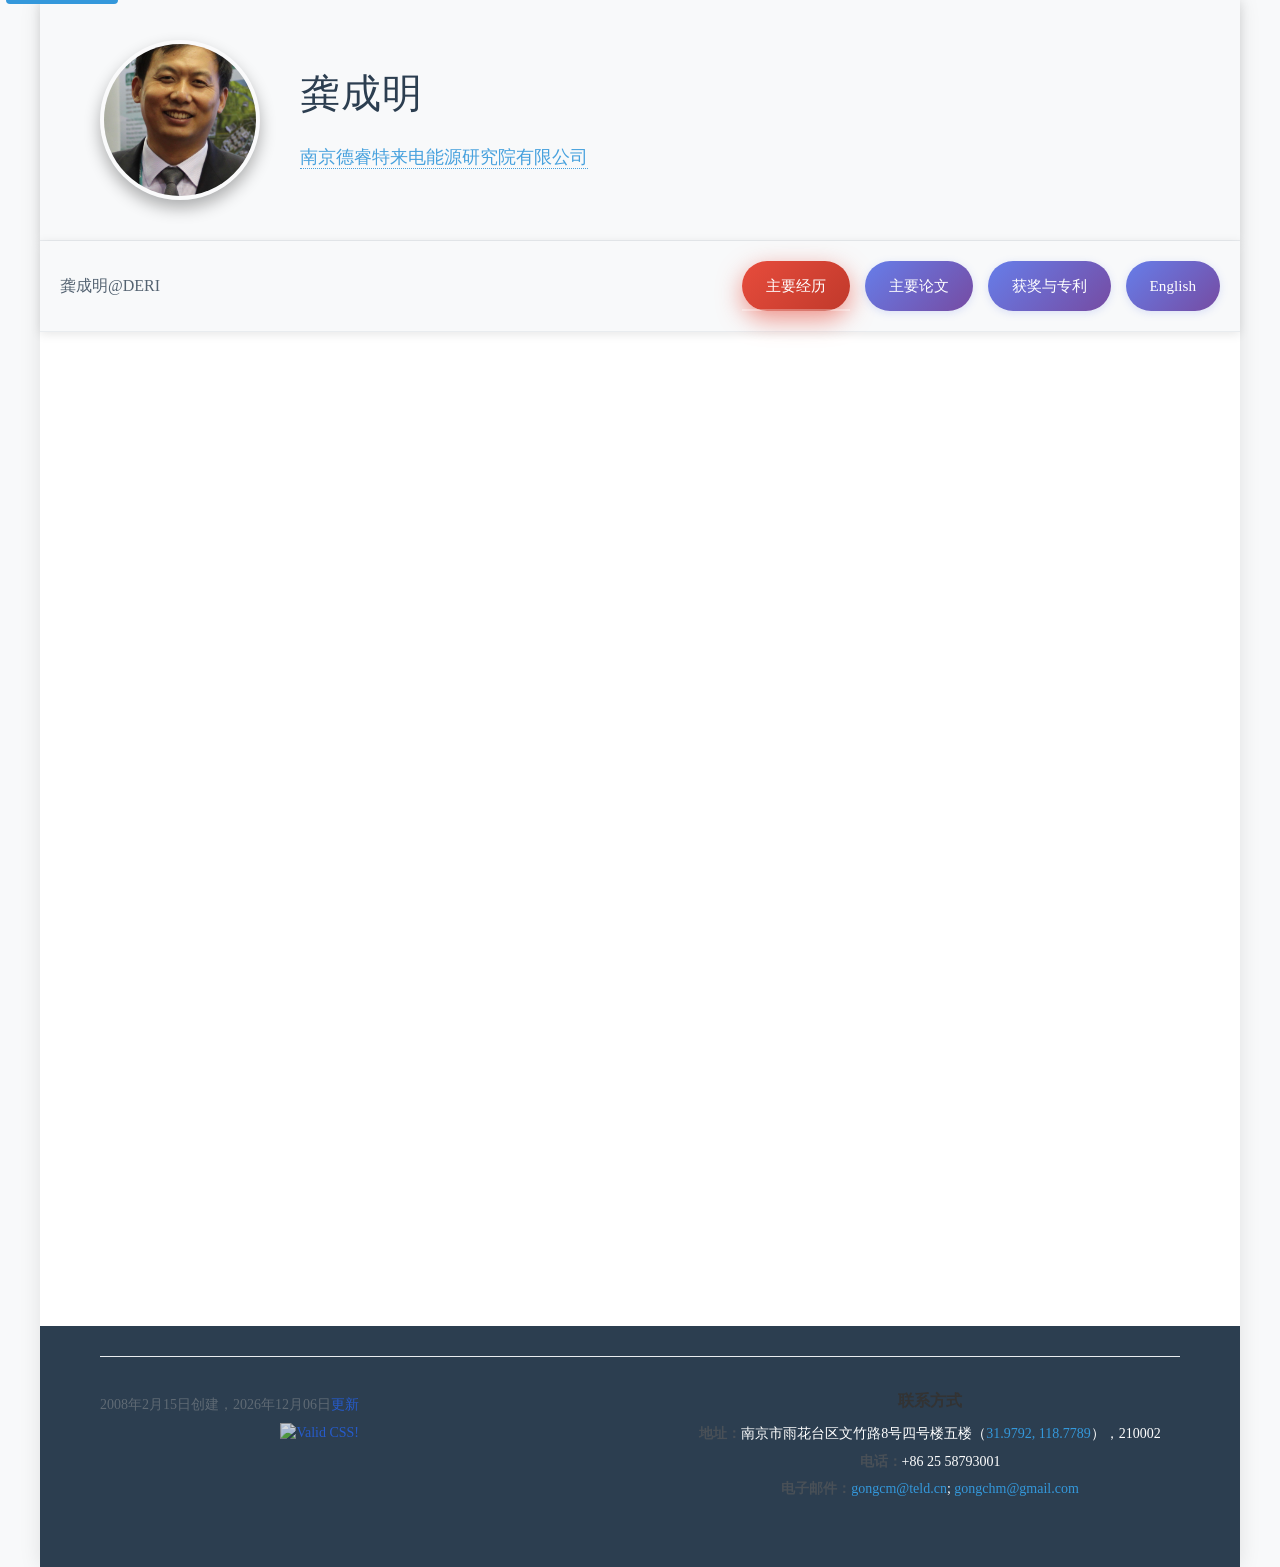
==== index.htm @ d546c6dd "chore: move site files to root" ====
﻿<!DOCTYPE html>
<html lang="zh-CN">
<head>
  <meta charset="UTF-8">
  <meta name="viewport" content="width=device-width, initial-scale=1.0">
  <meta name="description" content="龚成明的个人主页 - 电力系统专家，研究方向包括配电网管理系统、状态估计、并行计算等">
  <meta name="keywords" content="龚成明,电力系统,状态估计,配电网,DMS,并行计算">
  <meta name="author" content="龚成明">
  <meta name="robots" content="index, follow">
  
  <!-- Open Graph / Facebook -->
  <meta property="og:type" content="website">
  <meta property="og:title" content="龚成明的个人主页">
  <meta property="og:description" content="电力系统专家，研究方向包括配电网管理系统、状态估计、并行计算等">
  
  <!-- Twitter -->
  <meta property="twitter:card" content="summary_large_image">
  <meta property="twitter:title" content="龚成明的个人主页">
  <meta property="twitter:description" content="电力系统专家，研究方向包括配电网管理系统、状态估计、并行计算等">
  
  <title>龚成明的个人主页</title>
  <link rel="stylesheet" href="css/academic.css?v=1.1" type="text/css" />
  <link rel="preconnect" href="https://fonts.googleapis.com">
  <link rel="preconnect" href="https://fonts.gstatic.com" crossorigin>

  <!-- Google Analytics -->
  <script async src="https://www.googletagmanager.com/gtag/js?id=UA-8290432-1"></script>
  <script>
    window.dataLayer = window.dataLayer || [];
    function gtag(){dataLayer.push(arguments);}
    gtag('js', new Date());
    gtag('config', 'UA-8290432-1');
  </script>
</head>

<body>
  <!-- 跳转到主内容的无障碍链接 -->
  <a href="#main-content" class="skip-link">跳转到主内容</a>
  
<div class="container">
  <header role="banner">
    <!-- 个人信息将由JavaScript动态渲染 -->
  </header>

  <nav role="navigation" aria-label="主导航">
    <ul>
      <!-- 导航菜单将由JavaScript动态渲染 -->
    </ul>
  </nav>

  <main id="main-content" role="main">
    <!-- 主要内容将由JavaScript动态渲染 -->
  </main>

  <footer role="contentinfo">
    <!-- 页脚将由JavaScript动态渲染 -->
  </footer>
</div>

<!-- 引入内容渲染引擎 -->
<script src="js/renderer.js"></script>

</body>
</html>
---- css/academic.css ----
/* 学术风格样式 */
* {
  margin: 0;
  padding: 0;
  box-sizing: border-box;
}

body {
  font-family: 'Georgia', 'Times New Roman', 'STSong', 'SimSun', '宋体', serif;
  line-height: 1.7;
  color: #2c3e50;
  background: #f8f9fa;
  text-decoration: none;
  font-display: swap;
}

/* 通用链接样式 */
a {
  color: #2563eb;
  text-decoration: none;
  transition: all 0.3s ease;
  position: relative;
  padding-bottom: 1px;
  border-bottom: 1px solid transparent;
}

a:hover {
  color: #1a73e8;
  border-bottom-color: #1a73e8;
  text-decoration: underline;
}

/* 特殊链接样式 */
.affiliation a {
  color: #3498db;
  border-bottom: 1px dotted #3498db;
}

.affiliation a:hover {
  color: #2980b9;
  border-bottom-style: solid;
}

.papers-container a,
.paper-link {
  color: #1976d2;
  font-weight: 500;
  border-bottom: 2px solid #1976d2;
  padding-bottom: 2px;
}

.papers-container a:hover,
.paper-link:hover {
  color: #0d47a1;
  border-bottom-color: #0d47a1;
  text-decoration: underline;
  transform: translateY(-1px);
}

/* 主容器 */
.container {
  max-width: 1200px;
  margin: 0 auto;
  background: white;
  box-shadow: 0 0 20px rgba(0,0,0,0.1);
}

/* 头部区域 */
header {
  background: #f8f9fa;
  color: #2c3e50;
  padding: 40px 60px;
  position: relative;
  border-bottom: 1px solid #e9ecef;
  box-shadow: 0 2px 10px rgba(0,0,0,0.1);
}

.header-content {
  display: flex;
  align-items: center;
  gap: 40px;
}

.profile-img {
  width: 160px;
  height: 160px;
  border-radius: 50%;
  border: 4px solid rgba(255,255,255,0.2);
  box-shadow: 0 8px 16px rgba(0,0,0,0.3);
  object-fit: cover;
}

.header-info {
  flex: 1;
}

.header-info h1 {
  font-size: 2.5rem;
  font-weight: 300;
  margin-bottom: 15px;
  letter-spacing: 1px;
}

.affiliation {
  font-size: 1.1rem;
  opacity: 0.9;
}

.affiliation p {
  margin: 8px 0;
}

.affiliation a {
  color: #3498db;
  text-decoration: none;
  border-bottom: 1px dotted #3498db;
  transition: all 0.3s ease;
}

.affiliation a:hover {
  color: #2980b9;
  border-bottom-style: solid;
}

/* 导航区域 */
nav {
  background: #f8f9fa;
  padding: 20px 0;
  position: sticky;
  top: 0;
  z-index: 100;
  box-shadow: 0 2px 10px rgba(0,0,0,0.1);
  border-bottom: 1px solid #e9ecef;
}

nav ul {
  list-style: none;
  display: flex;
  justify-content: space-between;
  align-items: center;
  flex-wrap: wrap;
  margin: 0;
  padding: 0 20px;
  gap: 15px;
}

.nav-brand {
  font-weight: 500;
  color: #2c3e50;
  font-size: 1rem;
  opacity: 0.8;
}

.nav-menu {
  display: flex;
  gap: 15px;
  flex-wrap: wrap;
}

nav li {
  margin: 0;
}

nav a {
  display: inline-block;
  padding: 12px 24px;
  background: linear-gradient(135deg, #667eea, #764ba2);
  color: white;
  text-decoration: none;
  border-radius: 25px;
  transition: all 0.3s ease;
  font-weight: 500;
  font-size: 0.95rem;
  box-shadow: 0 2px 8px rgba(102, 126, 234, 0.2);
  border: none;
  cursor: pointer;
}

nav a:hover {
  box-shadow: 0 5px 15px rgba(102, 126, 234, 0.4);
}

nav a.active {
  background: linear-gradient(135deg, #e74c3c, #c0392b);
  box-shadow: 0 8px 25px rgba(231, 76, 60, 0.6);
}

nav a.active::after {
  content: '';
  position: absolute;
  bottom: 0;
  left: 0;
  width: 100%;
  height: 2px;
  background: rgba(255, 255, 255, 0.3);
  animation: slideIn 0.3s ease-out;
}

@keyframes slideIn {
  from {
    transform: translateX(-100%);
  }
  to {
    transform: translateX(0);
  }
}

/* 主要内容区域 */
main {
  padding: 40px 60px;
  min-height: 400px;
}

main section {
  opacity: 0;
  transform: translateY(20px);
  transition: all 0.5s ease;
}

main section.visible {
  opacity: 1;
  transform: translateY(0);
}

section {
  margin-bottom: 50px;
  padding-bottom: 30px;
  border-bottom: 1px solid #ecf0f1;
}

section:last-child {
  border-bottom: none;
}

section h2 {
  font-size: 1.8rem;
  color: #2c3e50;
  margin-bottom: 25px;
  padding-bottom: 10px;
  border-bottom: 2px solid #3498db;
  font-weight: 400;
  position: relative;
}

section h2::before {
  content: '';
  position: absolute;
  bottom: -2px;
  left: 0;
  width: 60px;
  height: 2px;
  background: #e74c3c;
}

/* 段落样式 */
section p {
  margin-bottom: 15px;
  text-align: justify;
  font-size: 1.05rem;
}

/* 列表样式 */
section ul, section ol {
  margin: 20px 0 20px 30px;
}

section li {
  margin-bottom: 12px;
  line-height: 1.6;
}

/* 论文特殊样式 */
#papers ol {
  list-style: none;
  counter-reset: paper-counter;
}

#papers li {
  counter-increment: paper-counter;
  margin-bottom: 20px;
  padding-left: 30px;
  position: relative;
  line-height: 1.6;
}

#papers li::before {
  content: counter(paper-counter) ".";
  position: absolute;
  left: 0;
  font-weight: bold;
  color: #3498db;
}

#papers li a {
  color: #3498db;
  text-decoration: none;
  border-bottom: 1px dotted #3498db;
}

#papers li a:hover {
  color: #2980b9;
  border-bottom-style: solid;
}

/* 工作经历样式 */
#employment ul {
  list-style: none;
}

#employment li {
  padding-left: 20px;
  position: relative;
  margin-bottom: 15px;
}

#employment li::before {
  content: "▶";
  position: absolute;
  left: 0;
  color: #e74c3c;
  font-size: 0.8rem;
}

/* 教育经历样式 */
#education ul {
  list-style: none;
}

#education > ul > li {
  margin-bottom: 20px;
  padding-left: 0;
}

#education > ul > li::before {
  display: none;
}

#education li ul {
  margin-top: 10px;
  margin-left: 20px;
}

#education li ul li {
  font-size: 0.95rem;
  color: #7f8c8d;
}

/* 资格获奖样式 */
#cert ul {
  list-style: none;
}

#cert li {
  padding: 12px 15px;
  margin-bottom: 10px;
  background: #f8f9fa;
  border-left: 4px solid #3498db;
  border-radius: 0 4px 4px 0;
  transition: all 0.3s ease;
}

#cert li:hover {
  background: #e8f4f8;
  transform: translateX(5px);
}

/* 专利样式 */
#patents ul {
  list-style: none;
}

#patents li {
  padding: 15px;
  margin-bottom: 15px;
  background: #f8f9fa;
  border: 1px solid #e9ecef;
  border-radius: 4px;
  position: relative;
}

#patents li::before {
  content: "📋";
  position: absolute;
  top: 15px;
  left: 15px;
  font-size: 1.2rem;
}

#patents li {
  padding-left: 40px;
}

/* 社团样式 */
#community ul {
  display: flex;
  flex-wrap: wrap;
  gap: 15px;
  list-style: none;
  margin-left: 0;
}

#community li {
  padding: 8px 16px;
  background: #3498db;
  color: white;
  border-radius: 20px;
  font-size: 0.9rem;
}

/* 学生指导样式 */
#students ul {
  list-style: none;
}

#students li {
  padding: 15px;
  margin-bottom: 15px;
  background: linear-gradient(135deg, #f8f9fa 0%, #e9ecef 100%);
  border-radius: 8px;
  position: relative;
}

#students li::before {
  content: "👨‍🎓";
  position: absolute;
  top: 15px;
  left: 15px;
  font-size: 1.2rem;
}

#students li {
  padding-left: 40px;
}

/* 联系方式样式 */
#contacts ul {
  list-style: none;
}

#contacts li {
  padding: 12px 0;
  border-bottom: 1px solid #ecf0f1;
}

#contacts li:last-child {
  border-bottom: none;
}

#contacts li::before {
  content: "📧";
  margin-right: 10px;
}

#contacts li:nth-child(1)::before {
  content: "📍";
}

#contacts li:nth-child(2)::before {
  content: "📞";
}

/* 工具提示样式 */
.tip {
  position: relative;
  text-decoration: none;
  color: #3498db;
  border-bottom: 1px dotted #3498db;
}

.tip:hover {
  color: #2980b9;
}

.tip span {
  display: none;
}

.tip:hover span {
  display: block;
  position: absolute;
  top: 100%;
  left: 50%;
  transform: translateX(-50%);
  width: 400px;
  max-width: 90vw;
  color: #333;
  padding: 15px;
  border: none;
  border-radius: 8px;
  z-index: 1000;
  background: white;
  box-shadow: 0 10px 30px rgba(0,0,0,0.2);
  font-size: 14px;
  line-height: 1.5;
  margin-top: 10px;
}

/* 页脚样式 */
footer {
  background: #2c3e50;
  color: white;
  text-align: center;
  padding: 30px 60px;
  font-size: 0.9rem;
}

footer p {
  margin: 8px 0;
  opacity: 0.8;
}

/* 论文特殊样式 */
.papers-container {
  display: flex;
  flex-direction: column;
  gap: 30px;
}

.paper-item {
  background: white;
  border: 1px solid #e9ecef;
  border-radius: 8px;
  padding: 25px;
  margin-bottom: 25px;
  box-shadow: 0 2px 8px rgba(0,0,0,0.1);
  transition: all 0.3s ease;
}

.paper-item:hover {
  box-shadow: 0 4px 16px rgba(0,0,0,0.15);
  transform: translateY(-2px);
}

.paper-header {
  display: flex;
  align-items: flex-start;
  gap: 15px;
  margin-bottom: 15px;
}

.paper-index {
  background: #3498db;
  color: white;
  font-weight: bold;
  padding: 4px 8px;
  border-radius: 4px;
  font-size: 0.9rem;
  min-width: 30px;
  text-align: center;
}

.paper-title {
  flex: 1;
  line-height: 1.4;
}

.paper-title-zh {
  color: #6c757d;
  font-style: italic;
  font-size: 0.95rem;
  margin-top: 5px;
}

.paper-authors {
  margin-bottom: 10px;
  color: #495057;
  font-size: 0.95rem;
}

.author {
  background: #f8f9fa;
  padding: 2px 6px;
  border-radius: 4px;
  margin-right: 5px;
  margin-bottom: 5px;
}

.paper-journal,
.paper-conference {
  margin-bottom: 15px;
  font-size: 0.95rem;
  color: #2c3e50;
}

.paper-journal em,
.paper-conference em {
  color: #3498db;
  font-style: italic;
}

.paper-keywords,
.paper-keywords-en {
  margin-bottom: 15px;
  font-size: 0.9rem;
  color: #6c757d;
}

.paper-keywords strong,
.paper-keywords-en strong {
  color: #495057;
}

.paper-abstract,
.paper-abstract-en {
  margin-bottom: 15px;
  text-align: justify;
  line-height: 1.6;
  font-size: 0.9rem;
  background: #f8f9fa;
  padding: 15px;
  border-radius: 4px;
  border-left: 4px solid #e9ecef;
}

.paper-abstract strong,
.paper-abstract-en strong {
  color: #3498db;
  display: block;
  margin-bottom: 8px;
}

.paper-links {
  text-align: right;
  margin-top: 15px;
}

/* 自定义列表样式 */
.custom-list {
  list-style: none;
  padding-left: 0;
  margin: 15px 0;
}

.custom-list li {
  margin-bottom: 12px;
  padding-left: 20px;
  position: relative;
  line-height: 1.6;
}

.custom-list li:before {
  content: "•";
  color: #3498db;
  font-weight: bold;
  position: absolute;
  left: 0;
  top: 0;
}

.custom-list li ul {
  margin-top: 8px;
  margin-bottom: 8px;
  padding-left: 20px;
}

.custom-list li ul li {
  margin-bottom: 6px;
  font-size: 0.95em;
}

.custom-list li ul li:before {
  content: "◦";
  color: #7f8c8d;
  font-size: 0.8em;
}

.paper-link {
  background: #3498db;
  color: white;
  text-decoration: none;
  padding: 8px 16px;
  border-radius: 4px;
  font-size: 0.9rem;
  transition: all 0.3s ease;
}

.paper-link:hover {
  background: #2980b9;
  transform: translateY(-1px);
}

/* 期刊论文特殊样式 */
.journal-paper {
  border-left: 4px solid #28a745;
}

.journal-paper .paper-index {
  background: #28a745;
}

/* 会议论文特殊样式 */
.conference-paper {
  border-left: 4px solid #dc3545;
}

.conference-paper .paper-index {
  background: #dc3545;
}

/* 响应式设计 */
@media screen and (max-width: 768px) {
  .header-content {
    flex-direction: column;
    text-align: center;
    gap: 20px;
  }
  
  header {
    padding: 30px 20px;
  }
  
  .header-info h1 {
    font-size: 2rem;
  }
  
  .profile-img {
    width: 120px;
    height: 120px;
  }
  
  nav ul {
    flex-direction: column;
  }
  
  nav a {
    text-align: center;
    border-bottom: 1px solid rgba(255,255,255,0.1);
  }
  
  main {
    padding: 30px 20px;
  }
  
  section h2 {
    font-size: 1.5rem;
  }
  
  #community ul {
    justify-content: center;
  }
  
  .tip:hover span {
    width: 300px;
    font-size: 13px;
  }
}

@media screen and (max-width: 480px) {
  header {
    padding: 20px 15px;
  }
  
  .header-info h1 {
    font-size: 1.8rem;
  }
  
  .profile-img {
    width: 100px;
    height: 100px;
  }
  
  main {
    padding: 20px 15px;
  }
  
  section h2 {
    font-size: 1.3rem;
  }
  
  section p {
    font-size: 1rem;
  }
  
  .tip:hover span {
    position: fixed;
    top: 50%;
    left: 50%;
    transform: translate(-50%, -50%);
    width: 90%;
    max-width: 300px;
    max-height: 70vh;
    overflow-y: auto;
  }
}

/* 加载状态样式 */
.loading-container {
  text-align: center;
  padding: 60px 20px;
  color: #7f8c8d;
}

.loading-spinner {
  width: 40px;
  height: 40px;
  border: 4px solid #ecf0f1;
  border-top: 4px solid #3498db;
  border-radius: 50%;
  animation: spin 1s linear infinite;
  margin: 0 auto 20px;
}

@keyframes spin {
  0% { transform: rotate(0deg); }
  100% { transform: rotate(360deg); }
}

/* 错误状态样式 */
.error-container {
  text-align: center;
  padding: 60px 20px;
  color: #e74c3c;
}

.error-container h2 {
  color: #e74c3c;
  margin-bottom: 20px;
}

.error-container button {
  background: #3498db;
  color: white;
  border: none;
  padding: 10px 20px;
  border-radius: 5px;
  cursor: pointer;
  font-size: 16px;
  transition: background 0.3s ease;
}

.error-container button:hover {
  background: #2980b9;
}

/* 平滑滚动 */
html {
  scroll-behavior: smooth;
}

/* 焦点样式 */
a:focus,
button:focus {
  outline: 2px solid #3498db;
  outline-offset: 2px;
}

/* 选择文本样式 */
::selection {
  background: #3498db;
  color: white;
}

::-moz-selection {
  background: #3498db;
  color: white;
}
/* 跳转链接样式 */
.skip-link {
  position: absolute;
  top: -40px;
  left: 6px;
  background: #3498db;
  color: white;
  padding: 8px;
  text-decoration: none;
  border-radius: 4px;
  z-index: 1000;
  transition: top 0.3s ease;
}

.skip-link:focus {
  top: 6px;
}

/* Footer样式 */
.footer-content {
  display: flex;
  justify-content: space-between;
  align-items: flex-start;
  gap: 60px;
  padding: 30px 0;
  border-top: 1px solid #e9ecef;
}

.footer-contacts {
  flex: 1;
  max-width: 500px;
}

.footer-info {
  flex: 0 0 auto;
  text-align: right;
  min-width: 200px;
}

.footer-info p {
  margin: 8px 0;
  font-size: 14px;
  color: #6c757d;
  line-height: 1.4;
}

.footer-contacts h3 {
  margin: 0 0 10px 0;
  font-size: 16px;
  color: #333;
}

.contact-item {
  margin: 8px 0;
  font-size: 14px;
  line-height: 1.4;
}

.contact-item strong {
  color: #495057;
}

.contact-item a {
  color: #3498db;
  text-decoration: none;
}

.contact-item a:hover {
  text-decoration: underline;
}

/* 响应式设计 */
@media (max-width: 768px) {
  .footer-content {
    flex-direction: column;
    gap: 20px;
  }
  
  .footer-contacts {
    order: -1;
  }
}

/* 打印样式 */
@media print {
  body {
    background: white;
    font-size: 12pt;
  }
  
  header {
    background: none;
    color: black;
    -webkit-print-color-adjust: exact;
    print-color-adjust: exact;
  }
  
  nav {
    display: none;
  }
  
  section {
    break-inside: avoid;
    page-break-inside: avoid;
  }
  
  .tip:hover span {
    display: none;
  }
  
  .skip-link {
    display: none;
  }
}
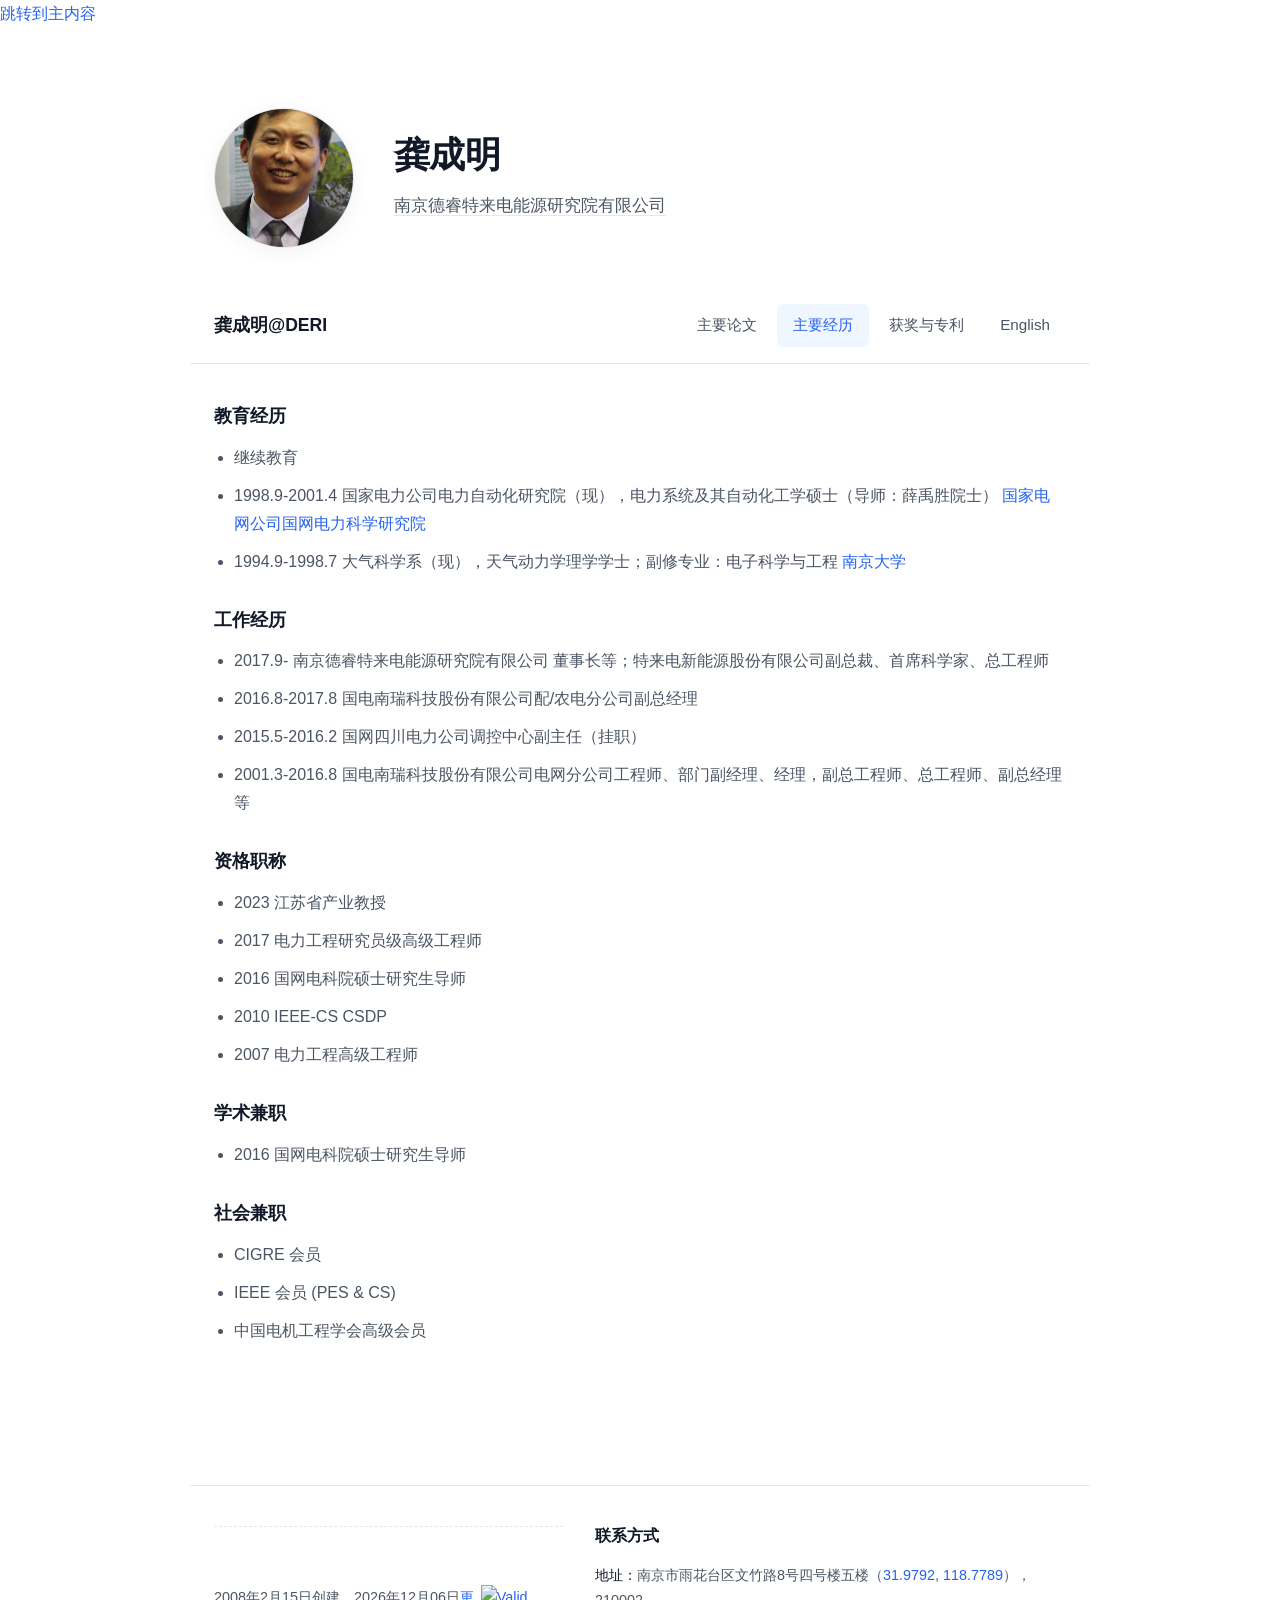
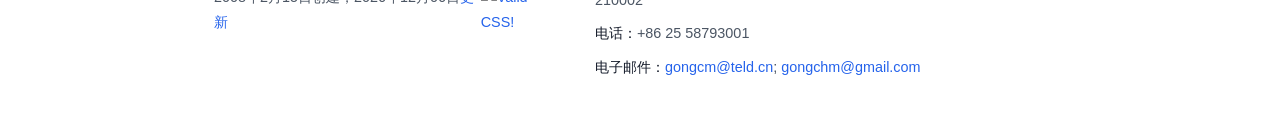
==== commit db6d15cc: "美学彻底升级：极简学术风 + 时间轴 + 卡片化 🎨 视觉革命： 1. 全新极简主题 theme-pro.css 2. 专业色彩体系：白灰蓝科技风 3. 去除花哨渐变，拥抱克制设计 4. 现代导航栏，" ====
--- a/index.htm
+++ b/index.htm
@@ -19,7 +19,7 @@
   <meta property="twitter:description" content="电力系统专家，研究方向包括配电网管理系统、状态估计、并行计算等">
   
   <title>龚成明的个人主页</title>
-  <link rel="stylesheet" href="css/academic.css?v=1.1" type="text/css" />
+  <link rel="stylesheet" href="css/theme-pro.css?v=1.0" type="text/css" />
   <link rel="preconnect" href="https://fonts.googleapis.com">
   <link rel="preconnect" href="https://fonts.gstatic.com" crossorigin>
 
--- a/css/theme-pro.css
+++ b/css/theme-pro.css
@@ -0,0 +1,589 @@
+/* ==========================================================================
+   Pro Minimalist Theme - 极简学术与高管风
+   ========================================================================== */
+
+/* --- 1. 基础变量与重置 (CSS Variables & Reset) --- */
+:root {
+  /* 核心色彩体系：克制、专业、现代 */
+  --bg-main: #ffffff;          /* 纯白主背景 */
+  --bg-secondary: #f9fafb;     /* 极浅灰区块背景 */
+  --text-main: #111827;        /* 深碳灰主文本 (比纯黑更柔和护眼) */
+  --text-muted: #4b5563;       /* 中灰次文本 (用于描述、时间、辅助信息) */
+  --text-light: #9ca3af;       /* 浅灰文本 */
+  --primary-color: #2563eb;    /* 科技蓝强调色 (适合新能源/电力系统领域) */
+  --primary-hover: #1d4ed8;
+  --border-color: #e5e7eb;     /* 极细边框色 */
+  
+  /* 排版参数 */
+  --max-width: 900px;          /* 最佳阅读宽度的容器 */
+  --font-base: -apple-system, BlinkMacSystemFont, "Segoe UI", "PingFang SC", "Microsoft YaHei", Roboto, "Helvetica Neue", Arial, sans-serif;
+}
+
+* {
+  margin: 0;
+  padding: 0;
+  box-sizing: border-box;
+}
+
+html {
+  scroll-behavior: smooth;
+  font-size: 16px;
+}
+
+body {
+  font-family: var(--font-base);
+  color: var(--text-main);
+  background-color: var(--bg-main);
+  line-height: 1.75;
+  -webkit-font-smoothing: antialiased;
+  -moz-osx-font-smoothing: grayscale;
+}
+
+/* --- 2. 基础排版 (Typography & Links) --- */
+a {
+  color: var(--primary-color);
+  text-decoration: none;
+  transition: color 0.2s ease, border-color 0.2s ease;
+}
+
+a:hover {
+  color: var(--primary-hover);
+  text-decoration: underline;
+  text-underline-offset: 4px;
+}
+
+h1, h2, h3, h4 {
+  color: var(--text-main);
+  font-weight: 600;
+  line-height: 1.3;
+}
+
+p {
+  margin-bottom: 1.2rem;
+  color: var(--text-muted);
+}
+
+/* --- 3. 全局布局容器 (Layout) --- */
+header, nav, main, footer {
+  max-width: var(--max-width);
+  margin: 0 auto;
+  padding-left: 24px;
+  padding-right: 24px;
+}
+
+/* --- 4. 头部区域 (Header) --- */
+header {
+  padding-top: 80px;
+  padding-bottom: 40px;
+}
+
+.header-content {
+  display: flex;
+  align-items: center;
+  gap: 40px;
+}
+
+.profile-img {
+  width: 140px;
+  height: 140px;
+  border-radius: 50%;
+  object-fit: cover;
+  border: 1px solid var(--border-color);
+  /* 放弃厚重阴影，改用极其微妙的弥散光 */
+  box-shadow: 0 4px 20px rgba(0, 0, 0, 0.05);
+}
+
+.header-info h1 {
+  font-size: 2.25rem;
+  letter-spacing: -0.02em;
+  margin-bottom: 12px;
+}
+
+.affiliation {
+  font-size: 1.05rem;
+  color: var(--text-muted);
+}
+
+.affiliation p {
+  margin: 4px 0;
+}
+
+.affiliation a {
+  color: var(--text-muted);
+  text-decoration: none;
+  border-bottom: 1px solid var(--border-color);
+}
+
+.affiliation a:hover {
+  color: var(--primary-color);
+  border-bottom-color: var(--primary-color);
+  text-decoration: none;
+}
+
+/* --- 5. 极简导航栏 (Navigation) --- */
+nav {
+  position: sticky;
+  top: 0;
+  z-index: 100;
+  background-color: rgba(255, 255, 255, 0.9);
+  backdrop-filter: blur(12px);
+  padding-top: 16px;
+  padding-bottom: 16px;
+  border-bottom: 1px solid var(--border-color);
+  margin-bottom: 40px;
+}
+
+nav ul {
+  list-style: none;
+  display: flex;
+  align-items: center;
+  gap: 8px;
+  flex-wrap: wrap;
+}
+
+.nav-brand {
+  font-weight: 600;
+  color: var(--text-main);
+  margin-right: auto; /* 将菜单推向右侧，或者保持现在的居中 */
+  font-size: 1.1rem;
+}
+
+.nav-menu {
+  display: flex;
+  gap: 4px;
+  flex-wrap: wrap;
+}
+
+nav a.nav-link, nav a.english-link {
+  display: inline-block;
+  padding: 8px 16px;
+  color: var(--text-muted);
+  font-size: 0.95rem;
+  font-weight: 500;
+  border-radius: 6px;
+  transition: all 0.2s ease;
+  text-decoration: none;
+}
+
+/* 悬停效果：浅灰底色，不突兀 */
+nav a.nav-link:hover, nav a.english-link:hover {
+  background-color: var(--bg-secondary);
+  color: var(--text-main);
+}
+
+/* 激活状态：淡蓝色背景 + 主题色文字 */
+nav a.nav-link.active {
+  background-color: #eff6ff;
+  color: var(--primary-color);
+}
+
+/* --- 6. 核心内容区 (Main & Sections) --- */
+main {
+  min-height: 50vh;
+  padding-bottom: 80px;
+}
+
+section {
+  margin-bottom: 60px;
+}
+
+section h2 {
+  font-size: 1.5rem;
+  margin-bottom: 24px;
+  padding-bottom: 12px;
+  border-bottom: 1px solid var(--border-color);
+  color: var(--text-main);
+}
+
+/* 通用列表排版优化 */
+section ul, section ol {
+  padding-left: 20px;
+  margin-bottom: 20px;
+  color: var(--text-muted);
+}
+
+section li {
+  margin-bottom: 10px;
+}
+
+/* --- 7. 论文模块卡片化 (Papers) --- */
+.papers-container {
+  display: flex;
+  flex-direction: column;
+  gap: 20px;
+}
+
+.paper-item {
+  padding: 24px;
+  background-color: var(--bg-main);
+  border: 1px solid var(--border-color);
+  border-radius: 8px;
+  transition: border-color 0.2s, box-shadow 0.2s;
+}
+
+.paper-item:hover {
+  border-color: #d1d5db;
+  box-shadow: 0 4px 12px rgba(0, 0, 0, 0.03);
+}
+
+.paper-header {
+  display: flex;
+  align-items: flex-start;
+  gap: 16px;
+  margin-bottom: 12px;
+}
+
+.paper-index {
+  color: var(--text-light);
+  font-weight: 500;
+  font-family: monospace;
+  font-size: 1.1rem;
+  margin-top: 2px;
+}
+
+.paper-title {
+  font-size: 1.1rem;
+  font-weight: 600;
+  color: var(--text-main);
+  line-height: 1.5;
+}
+
+.paper-title-zh {
+  font-size: 1rem;
+  color: var(--text-muted);
+  font-weight: 400;
+  display: block;
+  margin-top: 4px;
+}
+
+.paper-authors {
+  font-size: 0.95rem;
+  color: var(--text-main);
+  margin-bottom: 8px;
+}
+
+.paper-journal, .paper-conference {
+  font-size: 0.95rem;
+  color: var(--text-muted);
+  margin-bottom: 16px;
+}
+
+.paper-journal em, .paper-conference em {
+  color: var(--text-main);
+  font-style: normal;
+  font-weight: 500;
+}
+
+/* 论文摘要框 */
+.paper-abstract, .paper-abstract-en {
+  background-color: var(--bg-secondary);
+  padding: 16px;
+  border-radius: 6px;
+  font-size: 0.9rem;
+  line-height: 1.6;
+  color: var(--text-muted);
+  margin-top: 16px;
+}
+
+.paper-abstract strong, .paper-abstract-en strong {
+  color: var(--text-main);
+  font-weight: 600;
+}
+
+.paper-keywords, .paper-keywords-en {
+  font-size: 0.85rem;
+  color: var(--text-light);
+  margin-top: 12px;
+}
+
+/* --- 8. 页脚 (Footer) --- */
+footer {
+  border-top: 1px solid var(--border-color);
+  padding-top: 40px;
+  padding-bottom: 40px;
+  color: var(--text-muted);
+  font-size: 0.9rem;
+}
+
+.footer-content {
+  display: flex;
+  flex-direction: column;
+  gap: 32px;
+}
+
+.footer-contacts h3 {
+  font-size: 1rem;
+  margin-bottom: 16px;
+  color: var(--text-main);
+}
+
+.contact-item {
+  margin-bottom: 8px;
+}
+
+.contact-item strong {
+  font-weight: 500;
+  color: var(--text-main);
+}
+
+.footer-info {
+  display: flex;
+  justify-content: space-between;
+  align-items: center;
+  border-top: 1px dashed var(--border-color);
+  padding-top: 24px;
+}
+
+/* --- 9. 动画与响应式 (Animations & Responsive) --- */
+.fade-in {
+  animation: fadeIn 0.5s cubic-bezier(0.16, 1, 0.3, 1) forwards;
+}
+
+@keyframes fadeIn {
+  from {
+    opacity: 0;
+    transform: translateY(10px);
+  }
+  to {
+    opacity: 1;
+    transform: translateY(0);
+  }
+}
+
+@media (min-width: 768px) {
+  .footer-content {
+    flex-direction: row;
+    justify-content: space-between;
+  }
+}
+
+@media (max-width: 768px) {
+  header {
+    padding-top: 40px;
+  }
+  .header-content {
+    flex-direction: column;
+    text-align: center;
+    gap: 24px;
+  }
+  .nav-menu {
+    justify-content: center;
+    width: 100%;
+    margin-top: 12px;
+  }
+  .nav-brand {
+    margin: 0 auto;
+  }
+}
+
+/* --- 10. 工具提示 (Tips) --- */
+.tip {
+  position: relative;
+  border-bottom: 1px dashed var(--border-color);
+  cursor: help;
+  color: inherit;
+}
+.tip span {
+  display: none;
+}
+
+/* ==========================================================================
+   Timeline Modules (教育、工作经历双栏时间轴)
+   ========================================================================== */
+.timeline-container {
+  display: flex;
+  flex-direction: column;
+  margin-top: 20px;
+}
+
+.timeline-item {
+  display: flex;
+  flex-direction: row;
+  margin-bottom: 32px;
+  position: relative;
+}
+
+/* 左侧：时间轨道 */
+.timeline-date {
+  flex: 0 0 160px; /* 左侧固定宽度 */
+  padding-right: 24px;
+  text-align: right;
+  font-family: monospace; /* 等宽字体凸显严谨 */
+  font-size: 0.95rem;
+  font-weight: 500;
+  color: var(--text-muted);
+  border-right: 2px solid var(--border-color); /* 中间的分割线 */
+  position: relative;
+  line-height: 1.6;
+}
+
+/* 时间轴上的小圆点 */
+.timeline-date::after {
+  content: '';
+  position: absolute;
+  top: 8px;
+  right: -5px; /* 对齐到右侧边框线上 */
+  width: 8px;
+  height: 8px;
+  border-radius: 50%;
+  background-color: var(--primary-color);
+  box-shadow: 0 0 0 4px var(--bg-main); /* 制造镂空效果 */
+}
+
+/* 右侧：履历详情 */
+.timeline-content {
+  flex: 1;
+  padding-left: 32px;
+  padding-bottom: 16px;
+}
+
+.timeline-text {
+  font-size: 1.05rem;
+  color: var(--text-main);
+  line-height: 1.6;
+}
+
+/* 针对正文里加粗的机构名称（如 <strong>特锐德</strong>）强化视觉 */
+.timeline-text strong {
+  color: var(--text-main);
+  font-weight: 600;
+  font-size: 1.1rem;
+  display: block; /* 让公司/学校名称单独占一行 */
+  margin-bottom: 4px;
+}
+
+.timeline-sublist {
+  margin-top: 12px;
+  padding-left: 16px;
+  color: var(--text-muted);
+  font-size: 0.95rem;
+  list-style-type: circle;
+}
+
+/* 响应式：手机端变为上下堆叠结构 */
+@media (max-width: 768px) {
+  .timeline-item {
+    flex-direction: column;
+  }
+  
+  .timeline-date {
+    flex: none;
+    text-align: left;
+    border-right: none;
+    padding-right: 0;
+    margin-bottom: 12px;
+  }
+  
+  /* 手机端隐藏小圆点和中轴线 */
+  .timeline-date::after {
+    display: none;
+  }
+  
+  .timeline-content {
+    padding-left: 0;
+    border-left: 2px solid var(--border-color); /* 竖线移到内容左侧 */
+    padding-left: 16px;
+    margin-left: 8px;
+  }
+}
+
+/* ==========================================================================
+   Tags & Cards (标签与卡片化组件)
+   ========================================================================== */
+
+/* 小标题样式 (替代原本的段落 P) */
+.section-subtitle {
+  font-size: 1.15rem;
+  font-weight: 600;
+  color: var(--text-main);
+  margin-top: 32px;
+  margin-bottom: 16px;
+}
+.section-subtitle:first-of-type {
+  margin-top: 0;
+}
+
+/* 标签组 (Tags) */
+.tags-container {
+  display: flex;
+  flex-wrap: wrap;
+  gap: 12px;
+  margin-bottom: 32px;
+}
+
+.tag-item {
+  display: inline-flex;
+  align-items: center;
+  background-color: #F3F4F6;
+  color: #374151;
+  padding: 6px 16px;
+  border-radius: 9999px; /* 胶囊形状 */
+  font-size: 0.9rem;
+  font-weight: 500;
+  border: 1px solid #E5E7EB;
+  transition: all 0.2s ease;
+}
+
+.tag-item:hover {
+  background-color: #E5E7EB;
+  transform: translateY(-1px);
+}
+
+/* 卡片组 (Cards - 专利与获奖) */
+.cards-container {
+  display: grid;
+  grid-template-columns: repeat(auto-fill, minmax(300px, 1fr)); /* 响应式网格 */
+  gap: 20px;
+  margin-bottom: 32px;
+}
+
+.card-item {
+  background-color: var(--bg-main);
+  border: 1px solid var(--border-color);
+  border-radius: 10px;
+  padding: 20px;
+  transition: border-color 0.2s, box-shadow 0.2s;
+  display: flex;
+  flex-direction: column;
+  align-items: flex-start;
+}
+
+.card-item:hover {
+  border-color: #D1D5DB;
+  box-shadow: 0 4px 16px rgba(0, 0, 0, 0.04);
+}
+
+/* 卡片角标 (Badge) */
+.card-badge {
+  display: inline-block;
+  padding: 4px 10px;
+  border-radius: 6px;
+  font-size: 0.85rem;
+  font-weight: 600;
+  margin-bottom: 12px;
+}
+
+.badge-year {
+  background-color: #EFF6FF;
+  color: #2563EB; /* 科技蓝 */
+}
+
+.badge-patent {
+  background-color: #ECFDF5;
+  color: #059669; /* 翡翠绿，显得更硬核 */
+}
+
+.card-body {
+  font-size: 0.95rem;
+  line-height: 1.6;
+  color: var(--text-main);
+}
+
+/* 专利号专属样式 */
+.patent-number {
+  font-family: monospace;
+  color: var(--text-muted);
+  font-size: 0.9rem;
+  display: block;
+  margin-bottom: 4px;
+}
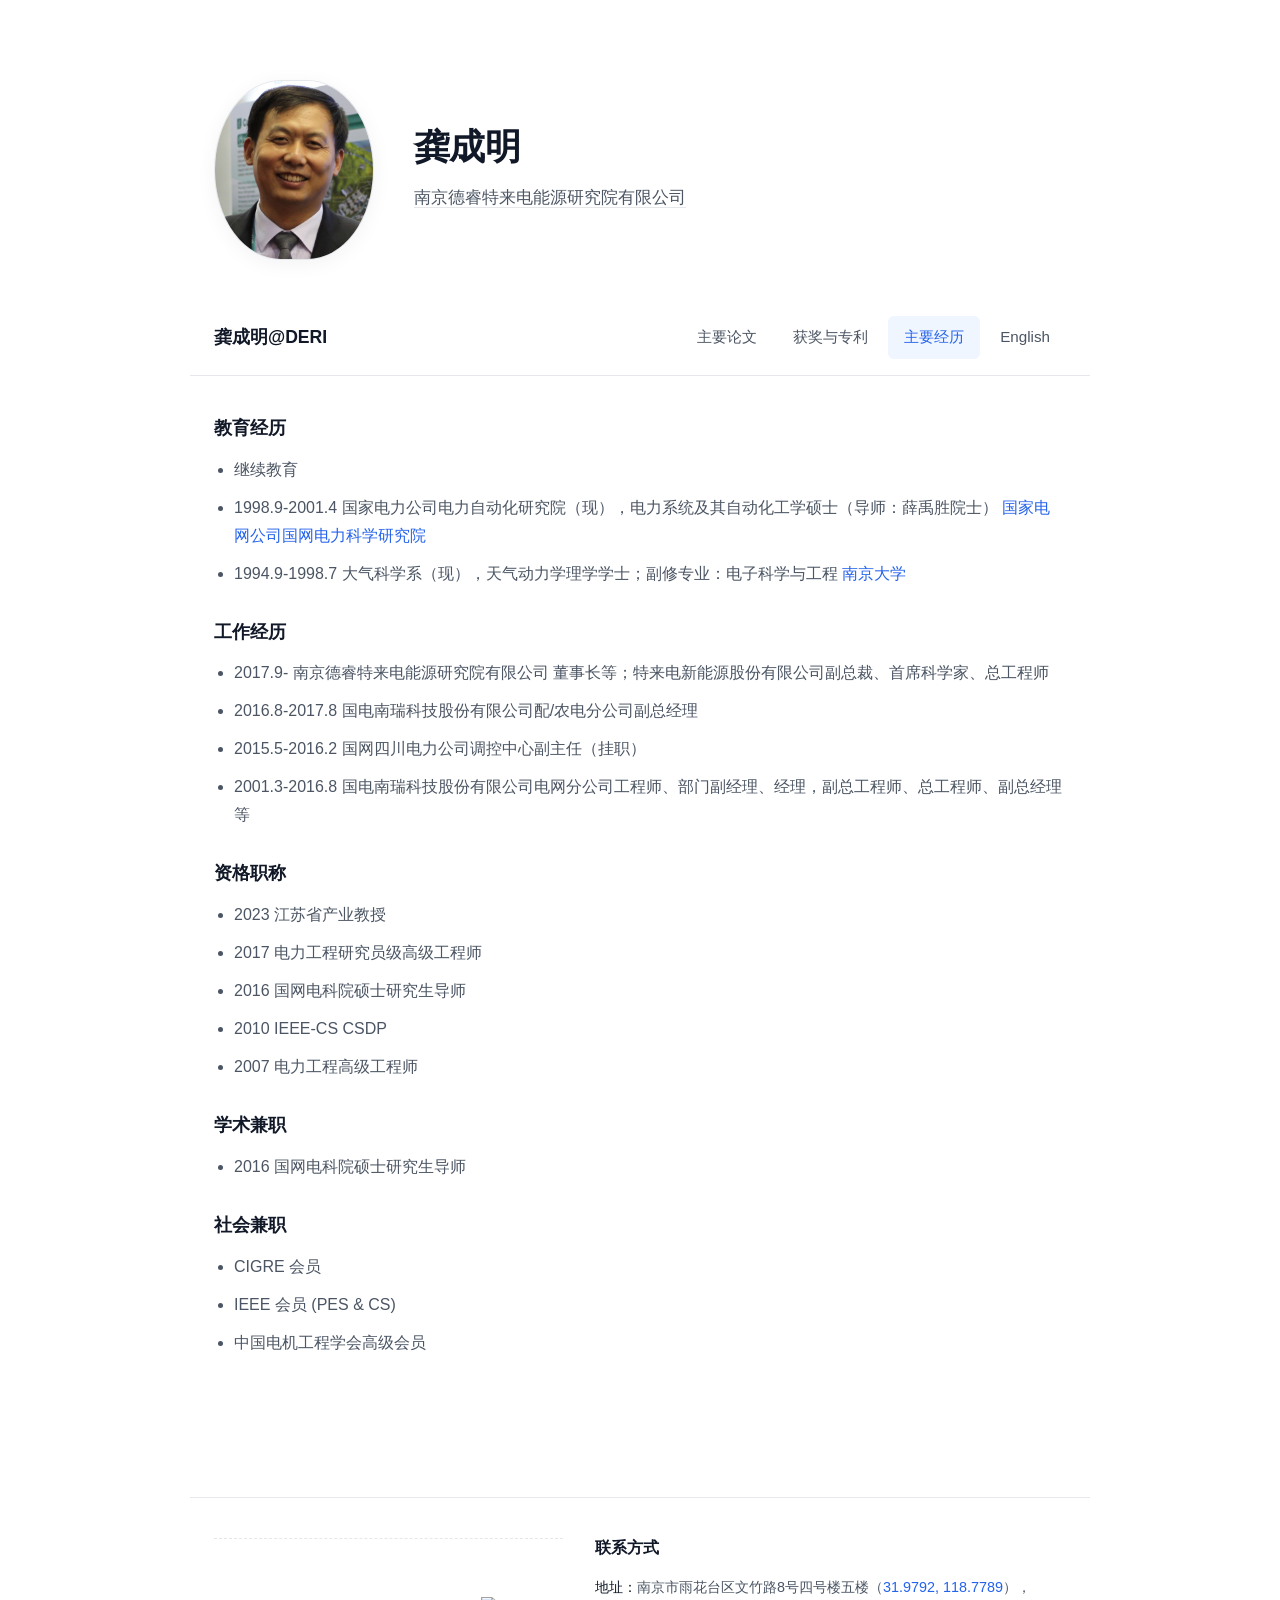
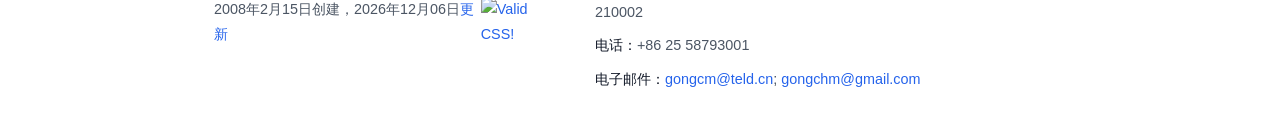
==== commit f1abc318: "移除碍事的无障碍链接：去掉跳转到主内容链接" ====
--- a/index.htm
+++ b/index.htm
@@ -34,9 +34,6 @@
 </head>
 
 <body>
-  <!-- 跳转到主内容的无障碍链接 -->
-  <a href="#main-content" class="skip-link">跳转到主内容</a>
-  
 <div class="container">
   <header role="banner">
     <!-- 个人信息将由JavaScript动态渲染 -->
--- a/css/theme-pro.css
+++ b/css/theme-pro.css
@@ -84,10 +84,11 @@
 }
 
 .profile-img {
-  width: 140px;
-  height: 140px;
-  border-radius: 50%;
+  width: 160px;
+  height: 180px;
+  border-radius: 50% / 60%;  /* 竖椭圆：水平50%，垂直60% */
   object-fit: cover;
+  object-position: top center;
   border: 1px solid var(--border-color);
   /* 放弃厚重阴影，改用极其微妙的弥散光 */
   box-shadow: 0 4px 20px rgba(0, 0, 0, 0.05);
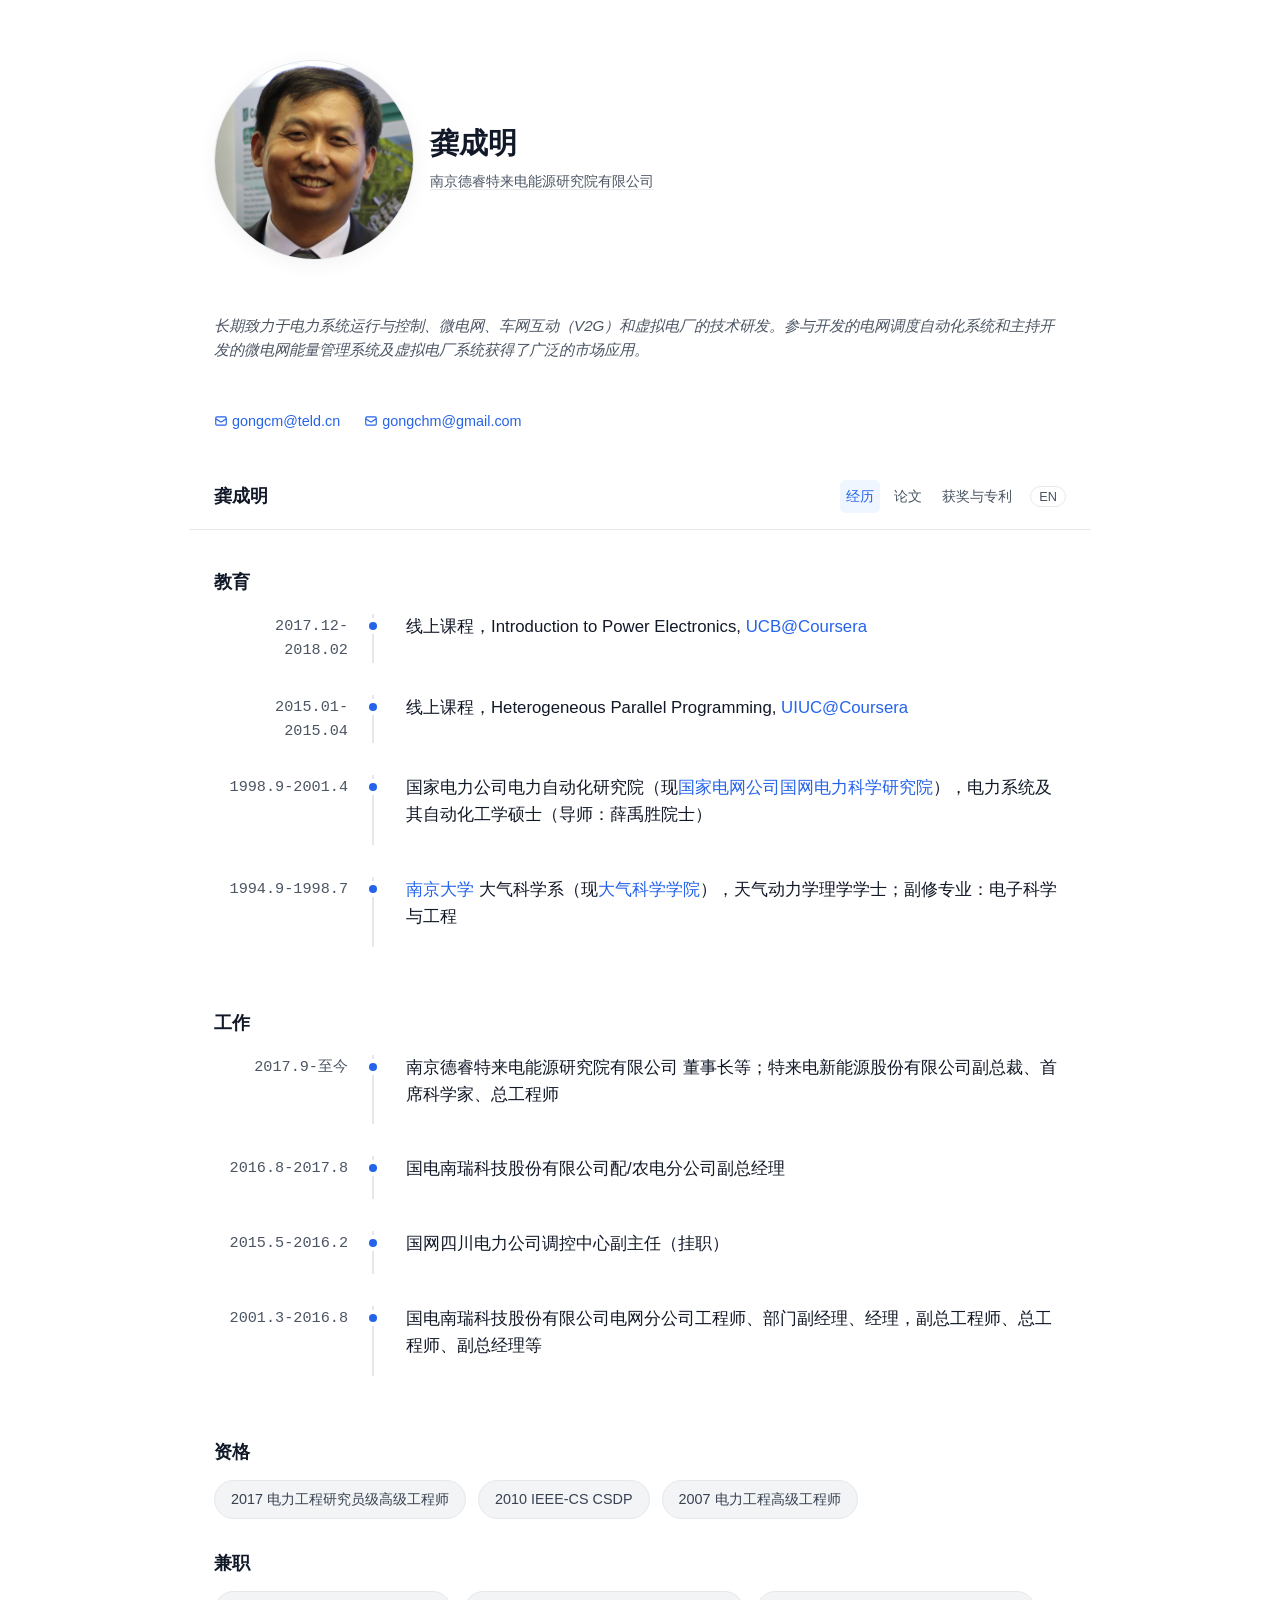
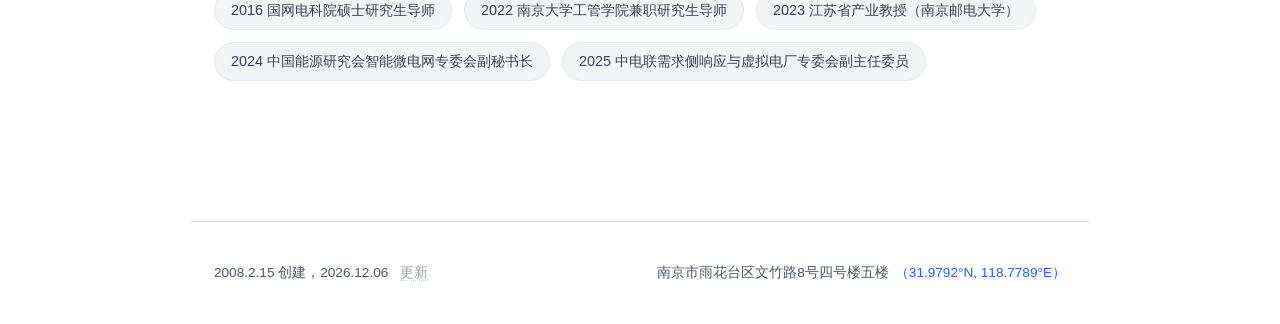
==== commit eb861cdb: "紧急修复：回滚MVC重构，恢复正常功能 🚨 紧急修复： - 回滚到bfa22ed提交（清理冗余文件版本） - 删除有问题的MVC架构文件 - 恢复原有的renderer.js工作正常 - 修复网站加载" ====
--- a/index.htm
+++ b/index.htm
@@ -57,5 +57,13 @@
 <!-- 引入内容渲染引擎 -->
 <script src="js/renderer.js"></script>
 
+<!-- 初始化应用 -->
+<script>
+  document.addEventListener('DOMContentLoaded', async () => {
+    const renderer = new ModularContentRenderer();
+    await renderer.init();
+  });
+</script>
+
 </body>
 </html>
--- a/css/theme-pro.css
+++ b/css/theme-pro.css
@@ -73,31 +73,47 @@
 
 /* --- 4. 头部区域 (Header) --- */
 header {
-  padding-top: 80px;
-  padding-bottom: 40px;
+  padding-top: 60px;
+  padding-bottom: 30px;
+}
+
+/* 响应式头部：手机端保持较大间距 */
+@media (max-width: 768px) {
+  header {
+    padding-top: 40px;
+    padding-bottom: 20px;
+  }
 }
 
 .header-content {
   display: flex;
   align-items: center;
-  gap: 40px;
+  gap: 30px;
 }
 
 .profile-img {
-  width: 160px;
-  height: 180px;
-  border-radius: 50% / 60%;  /* 竖椭圆：水平50%，垂直60% */
+  width: 200px;
+  height: 200px;
+  border-radius: 50%;
   object-fit: cover;
-  object-position: top center;
+  object-position: center top;
   border: 1px solid var(--border-color);
   /* 放弃厚重阴影，改用极其微妙的弥散光 */
   box-shadow: 0 4px 20px rgba(0, 0, 0, 0.05);
 }
 
+/* 响应式头像：手机端使用小尺寸 */
+@media (max-width: 768px) {
+  .profile-img {
+    width: 100px;
+    height: 100px;
+  }
+}
+
 .header-info h1 {
   font-size: 2.25rem;
   letter-spacing: -0.02em;
-  margin-bottom: 12px;
+  margin-bottom: 8px;
 }
 
 .affiliation {
@@ -106,7 +122,7 @@
 }
 
 .affiliation p {
-  margin: 4px 0;
+  margin: 2px 0;
 }
 
 .affiliation a {
@@ -119,6 +135,40 @@
   color: var(--primary-color);
   border-bottom-color: var(--primary-color);
   text-decoration: none;
+}
+
+/* 个人简介样式 */
+.bio-text {
+  font-style: italic;
+  color: var(--text-muted);
+  margin: 12px 0;
+  line-height: 1.6;
+  font-size: 0.95rem;
+}
+
+/* 头部联系方式 */
+.header-contacts {
+  margin-top: 12px;
+  display: flex;
+  flex-wrap: wrap;
+  gap: 12px;
+}
+
+.contact-email {
+  color: var(--primary-color);
+  font-size: 0.9rem;
+  font-weight: 500;
+  text-decoration: none;
+  padding: 4px 8px;
+  border: 1px solid var(--border-color);
+  border-radius: 4px;
+  transition: all 0.2s ease;
+}
+
+.contact-email:hover {
+  background-color: var(--bg-secondary);
+  border-color: var(--primary-color);
+  color: var(--primary-hover);
 }
 
 /* --- 5. 极简导航栏 (Navigation) --- */
@@ -331,7 +381,6 @@
   display: flex;
   justify-content: space-between;
   align-items: center;
-  border-top: 1px dashed var(--border-color);
   padding-top: 24px;
 }
 
